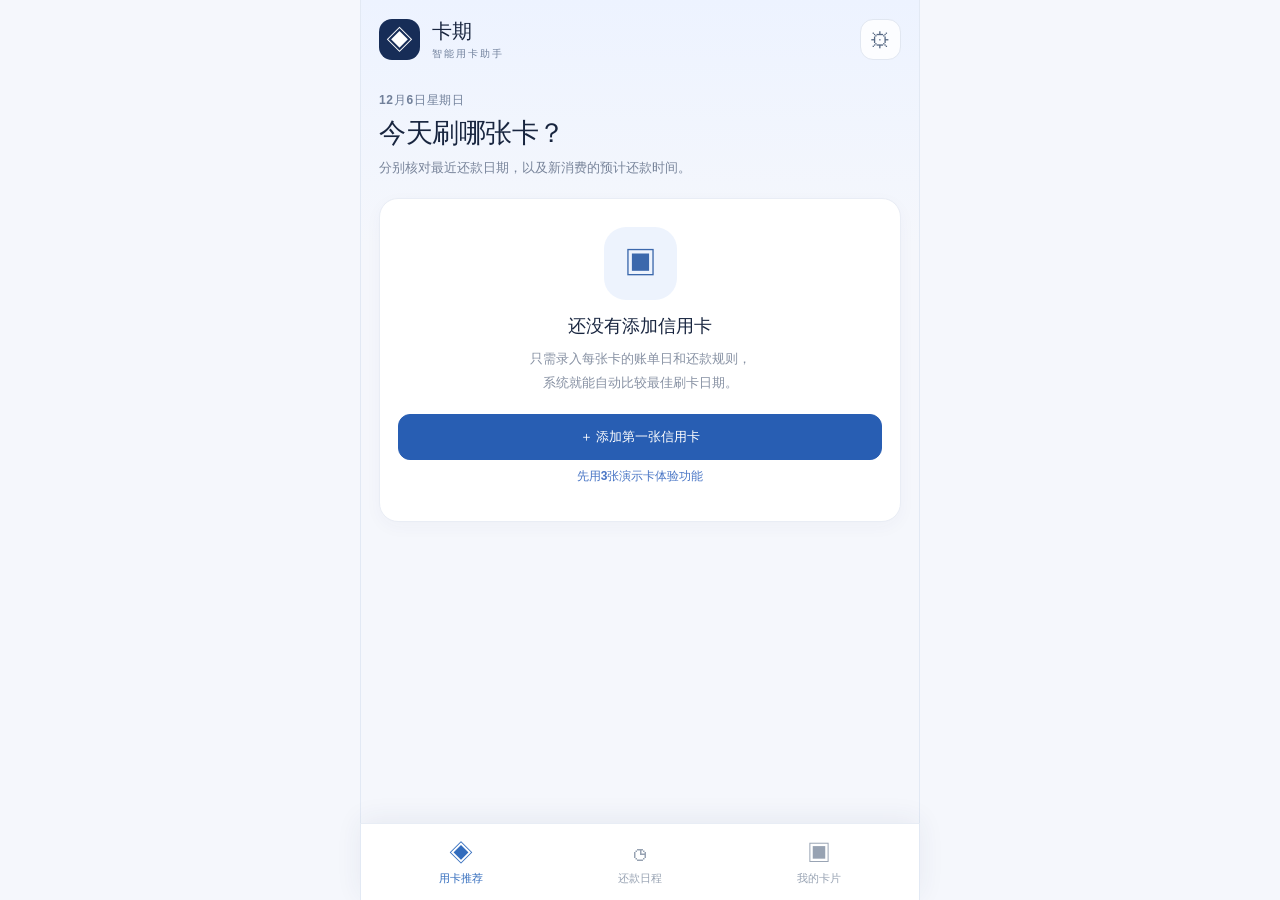
==== index.html @ 172e4d19 "Fix repayment month entry and distinguish existing bills from new spending" ====
<!doctype html>
<html lang="zh-CN">
<head>
  <meta charset="utf-8">
  <meta name="viewport" content="width=device-width, initial-scale=1, viewport-fit=cover">
  <meta name="theme-color" content="#172d57">
  <meta name="apple-mobile-web-app-capable" content="yes">
  <meta name="apple-mobile-web-app-status-bar-style" content="default">
  <meta name="description" content="信用卡最佳用卡日期计算与还款提醒。">
  <title>卡期 · 智能用卡助手</title>
  <link rel="manifest" href="./manifest.webmanifest">
  <link rel="apple-touch-icon" href="./icons/icon-192.png">
  <link rel="icon" href="./icons/icon-192.png">
  <link rel="stylesheet" href="./style.css">
</head>
<body>
  <div class="shell">
    <header class="topbar">
      <div class="brand"><span class="brand-symbol">◈</span><span>卡期<small>智能用卡助手</small></span></div>
      <button type="button" class="iconbtn gear" data-action="settings" aria-label="设置">⚙</button>
    </header>
    <main id="app" aria-live="polite"></main>
    <nav class="bottomnav" aria-label="主导航">
      <button class="navbtn active" data-tab="home"><span class="navsymbol">◈</span><span>用卡推荐</span></button>
      <button class="navbtn" data-tab="due"><span class="navsymbol">◷</span><span>还款日程</span></button>
      <button class="navbtn" data-tab="cards"><span class="navsymbol">▣</span><span>我的卡片</span></button>
    </nav>
  </div>

  <dialog id="cardDialog" class="dialog">
    <form id="cardForm" class="formstack">
      <div class="dialogtop"><h2 id="cardDialogTitle">新增信用卡</h2><button type="button" class="close" data-action="close-card" aria-label="关闭">×</button></div>
      <p class="muted tiptop">只填写必要信息，不需要完整卡号、密码或验证码。</p>
      <input type="hidden" name="id">
      <label>银行名称 <input name="bank" required maxlength="30" placeholder="例如：招商银行" autocomplete="off"></label>
      <label>卡片昵称（选填） <input name="name" maxlength="30" placeholder="例如：日常消费卡" autocomplete="off"></label>
      <div class="formgrid">
        <label>卡号末四位（选填） <input name="last4" inputmode="numeric" pattern="[0-9]{4}" maxlength="4" placeholder="1234"></label>
        <label>每月账单日 <select name="billingDay" id="billingDay"></select></label>
      </div>
      <label>还款日期计算方式
        <select name="dueMode" id="dueMode">
          <option value="offset">账单日后固定天数</option>
          <option value="fixed">每月固定还款日</option>
        </select>
      </label>
      <div id="offsetGroup"><label>账单日后多少天还款 <input name="offsetDays" type="number" min="1" max="65" value="20" required></label></div>
      <div id="fixedGroup" hidden class="formgrid">
        <label>与账单的月份关系 <select name="fixedMonth"><option value="auto">自动判断（推荐）</option><option value="0">账单当月</option><option value="1">账单次月</option></select></label>
        <label>每月还款日 <select name="fixedDay" id="fixedDay"></select></label>
      </div>
      <p id="cardRulePreview" class="helper" role="status"></p>
      <label>当前可用额度（选填，元） <input name="available" inputmode="decimal" type="number" min="0" step="0.01" placeholder="不填则不参与额度筛选"></label>
      <p class="helper">请根据实际银行账单核对规则。账单日当天的消费可能跨期，不保证本工具推算结果与银行完全一致。</p>
      <p id="cardFormError" class="form-error" role="alert" hidden></p>
      <button type="submit" class="primary full">保存信用卡</button>
    </form>
  </dialog>

  <dialog id="dueDialog" class="dialog">
    <form id="dueForm" class="formstack">
      <div class="dialogtop"><h2>核对本期还款</h2><button type="button" class="close" data-action="close-due" aria-label="关闭">×</button></div>
      <div id="dueFormContext" class="field-intro"></div>
      <input name="cycleId" type="hidden">
      <label>银行实际还款日（可修改） <input name="actualDue" type="date" required></label>
      <label>本期应还金额（选填，元） <input name="amount" type="number" min="0" step="0.01" placeholder="按银行账单填写"></label>
      <p class="helper">修改后的实际还款日会优先用于本期提醒；请以银行账单为准。</p>
      <button type="submit" class="primary full">保存本期信息</button>
    </form>
  </dialog>

  <dialog id="settingsDialog" class="dialog">
    <div class="formstack">
      <div class="dialogtop"><h2>设置与数据</h2><button type="button" class="close" data-action="close-settings" aria-label="关闭">×</button></div>
      <div class="settings-item"><div><strong>到期推送通知</strong><p class="muted">北京时间：提前3天、提前1天、还款当天上午9点起发送</p><p class="muted" id="pushHelp">网站已上线，正在检查推送服务连接。</p></div><span id="pushStatus" class="status-pill">检查中</span></div>
      <p class="muted">开启后，仅将提醒日期和通知订阅同步到你的 Cloudflare 推送后台，不上传银行名称、卡号或金额。手机是否响铃取决于通知、静音与专注模式设置。</p>
      <button class="primary full" type="button" data-action="enable-push" disabled>开启手机推送</button>
      <button class="outline full" type="button" data-action="retry-push">重新检测连接</button>
      <button class="outline full" type="button" data-action="test-push" disabled>测试手机通知</button>
      <p id="pushTestResult" class="helper" role="status" hidden></p>
      <button class="outline full" type="button" data-action="disable-push" disabled>停止推送</button>
      <hr>
      <strong>备份与恢复</strong>
      <p class="muted">信用卡信息默认仅保存在这台设备的浏览器中。请定期导出备份；支持设置密码加密备份。</p>
      <button class="outline full" type="button" data-action="export">导出数据备份</button>
      <button class="outline full" type="button" data-action="import">导入数据备份</button>
      <button class="outline full" type="button" data-action="ics">导出还款日历（备用提醒）</button>
      <input id="importFile" type="file" accept=".json,application/json" hidden>
      <hr>
      <button class="destructive full" type="button" data-action="clear-demo">清除演示卡片</button>
      <p class="fineprint">版本 1.1.3 · 本工具只做日期估算与提醒，不连接银行、不代替银行账单、不执行还款。</p>
    </div>
  </dialog>
  <div id="toast" role="status" aria-live="polite"></div>
  <script src="./logic.js"></script>
  <script src="./push-config.js?v=1.1.3"></script>
  <script src="./app.js?v=1.1.3"></script>
</body>
</html>
---- style.css ----
:root{color-scheme:light;--navy:#172d57;--navy2:#214578;--sky:#4c84f7;--ink:#18253f;--muted:#78849a;--line:#e6ebf4;--bg:#f5f7fc;--white:#fff;--green:#118260;--radius:20px;font-family:-apple-system,BlinkMacSystemFont,'PingFang SC','Microsoft Yahei',sans-serif;font-synthesis:none}*{box-sizing:border-box}html{min-height:100%;background:var(--bg)}body{margin:0;color:var(--ink);background:var(--bg);font-size:15px}button,input,select{font:inherit}button{cursor:pointer}button:disabled{opacity:.48;cursor:not-allowed}button:focus-visible,input:focus-visible,select:focus-visible{outline:3px solid #83a9ff;outline-offset:2px}.shell{max-width:560px;margin:0 auto;min-height:100dvh;padding:0 18px calc(112px + env(safe-area-inset-bottom));background:linear-gradient(180deg,#edf3ff 0,#f5f7fc 245px,#f5f7fc 100%)}.topbar{height:79px;display:flex;justify-content:space-between;align-items:center}.brand{display:flex;align-items:center;gap:12px;font-size:20px;font-weight:800;letter-spacing:.4px}.brand small{display:block;font-size:10px;font-weight:500;color:#71819c;letter-spacing:2px;margin-top:2px}.brand-symbol{background:var(--navy);color:#fff;width:41px;height:41px;display:grid;place-items:center;border-radius:13px;font-size:27px}.iconbtn{width:41px;height:41px;border:1px solid #e1e7f1;background:rgba(255,255,255,.84);border-radius:13px;font-size:21px;color:#566883}.eyebrow{font-size:12px;color:#71809a;letter-spacing:.7px;font-weight:600;margin:13px 0 7px}.headline{font-size:27px;line-height:1.3;font-weight:800;letter-spacing:-.5px;margin:0}.subhead{color:#78849a;font-size:13px;margin:7px 0 20px;line-height:1.55}.recommend{background:linear-gradient(132deg,#182c53,#244f87 70%,#37669a);border-radius:24px;padding:23px 23px 20px;color:#fff;box-shadow:0 14px 29px rgba(31,73,130,.19);position:relative;overflow:hidden}.recommend:before{content:"";position:absolute;width:210px;height:210px;border:1px solid rgba(255,255,255,.11);border-radius:50%;right:-55px;top:-111px;box-shadow:0 0 0 49px rgba(255,255,255,.025)}.rec-top{display:flex;align-items:center;justify-content:space-between;position:relative}.rec-label{font-size:13px;color:#c3d6ef;font-weight:600}.tag{font-size:11px;padding:6px 10px;border-radius:30px;font-weight:700;background:#dcf6e6;color:#13754a}.rec-bank{font-size:21px;font-weight:800;margin:28px 0 3px;position:relative}.rec-name{font-size:12px;color:#bfcee3;position:relative}.rec-days{display:flex;align-items:baseline;gap:9px;margin:20px 0 21px;position:relative}.rec-days strong{font-size:65px;letter-spacing:-3px;line-height:1;font-weight:800}.rec-days span{font-size:14px;color:#d6e2f4}.rec-foot{display:grid;grid-template-columns:1fr 1fr;gap:12px;padding-top:16px;border-top:1px solid rgba(255,255,255,.18);position:relative}.rec-foot small{display:block;font-size:11px;color:#b8cbe3;margin-bottom:7px}.rec-foot strong{display:block;font-size:14px;font-weight:650}.section-head{display:flex;align-items:center;justify-content:space-between;gap:10px;margin:23px 0 13px}.section-head h2{margin:0;font-size:17px;font-weight:750}.linkbtn{background:none;border:0;color:#4875c5;padding:8px 0;font-size:12px;font-weight:700}.paper{background:var(--white);border-radius:19px;border:1px solid #e9edf5;box-shadow:0 5px 17px rgba(43,67,112,.035)}.result{padding:15px 16px;margin-bottom:10px;display:flex;align-items:center;gap:12px}.rank{height:34px;width:34px;border-radius:11px;display:grid;place-items:center;background:#f0f4fb;color:#63758f;font-size:12px;font-weight:800;flex:none}.rank.first{background:#e6edfc;color:#3166bb}.grow{flex:1;min-width:0}.result-title{font-size:14px;font-weight:750;overflow:hidden;text-overflow:ellipsis;white-space:nowrap}.result-sub{color:#8491a4;font-size:11px;margin-top:5px}.number{text-align:right;flex:none}.number strong{display:block;font-size:23px;font-weight:800;letter-spacing:-.8px}.number small{font-size:11px;color:#8c97a7}.notice{margin:15px 0 0;border-radius:13px;background:#fff6e6;padding:11px 13px;color:#92692b;font-size:12px;line-height:1.7}.tip{font-size:12px;color:#8190a2;line-height:1.7;margin-top:13px}.status{display:inline-flex;align-items:center;gap:5px;color:#6d7c92;font-size:11px}.status.warn{color:#bc741b}.status.urgent{color:#c84e52}.status.ok{color:#25845f}.dot{width:6px;height:6px;border-radius:50%;background:currentColor}.bottomnav{position:fixed;bottom:0;left:50%;transform:translateX(-50%);width:100%;max-width:560px;height:calc(77px + env(safe-area-inset-bottom));padding:8px 10px calc(6px + env(safe-area-inset-bottom));background:rgba(255,255,255,.97);backdrop-filter:blur(10px);box-shadow:0 -4px 25px rgba(40,58,103,.07);border-top:1px solid #e8edf5;display:grid;grid-template-columns:repeat(3,1fr);z-index:3}.navbtn{border:0;background:none;color:#97a2b2;display:flex;flex-direction:column;align-items:center;gap:4px;justify-content:center;font-size:11px;font-weight:650}.navbtn.active{color:#326cbd}.navsymbol{font-size:24px;font-weight:600;line-height:1.1}.outline,.primary,.destructive{border-radius:12px;padding:13px 17px;font-weight:720;font-size:13px;border:1px solid var(--line);background:#fff;color:#2e5c9f;transition:transform .15s,opacity .15s}.outline:active,.primary:active{transform:scale(.98)}.primary{background:#285eb3;color:white;border-color:#285eb3}.destructive{color:#bd4451;background:#fff1f1;border-color:#ffe1e4}.full{width:100%}.button-row{display:flex;gap:9px}.button-row>button{flex:1}.empty{padding:28px 18px;text-align:center}.empty-icon{font-size:33px;background:#edf3fd;width:73px;height:73px;margin:0 auto 14px;border-radius:22px;display:grid;place-items:center;color:#3b68ac}.empty h2{font-size:18px;margin:0 0 9px}.empty p{font-size:13px;line-height:1.8;color:#8791a3;margin:0 0 20px}.date-card{padding:16px;margin-top:13px}.date-card label{display:block;font-size:12px;color:#78849a;margin-bottom:8px}.date-card input{width:100%;border:1px solid #e1e8f3;background:#f8faff;border-radius:12px;padding:13px;color:#213855}.quickdates{display:flex;gap:7px;margin-top:10px;flex-wrap:wrap}.pill{border-radius:20px;padding:8px 13px;border:1px solid #e4eaf3;background:#fff;color:#5e708a;font-weight:600;font-size:12px}.pill.selected{color:#245eae;border-color:#9cbce9;background:#eef5ff}.due-summary{display:flex;gap:9px;margin-bottom:18px}.metric{flex:1;padding:18px 13px;text-align:center}.metric strong{font-size:25px;display:block}.metric small{display:block;font-size:11px;color:#8490a2;margin-top:5px}.due-item{padding:17px 16px;margin-bottom:11px}.due-line{display:flex;justify-content:space-between;align-items:flex-start;gap:9px}.due-title{font-size:15px;font-weight:750}.due-sub{color:#8693a6;font-size:12px;margin-top:6px}.due-badge{font-size:11px;border-radius:20px;padding:6px 10px;white-space:nowrap;background:#f0f5fe;color:#4676bb;font-weight:700}.due-badge.near{background:#fff1e3;color:#b9772e}.due-badge.over{background:#ffedef;color:#c4515c}.due-actions{display:flex;gap:8px;margin-top:14px}.due-actions button{padding:10px 11px;font-size:12px;flex:1}.smallinfo{font-size:11px;color:#8190a3;margin-top:11px}.card-entry{padding:17px;margin-bottom:11px}.card-entry-head{display:flex;align-items:center;gap:11px}.card-glyph{background:linear-gradient(135deg,#e6efff,#dfe9f5);color:#3869ad;width:43px;height:43px;display:grid;place-items:center;border-radius:13px;font-size:22px}.card-entry strong{display:block;font-size:15px}.card-entry small{color:#8190a2;display:block;margin-top:5px;font-size:11px}.card-grid{display:grid;grid-template-columns:1fr 1fr;gap:10px;border-top:1px solid #eef1f6;margin-top:16px;padding-top:14px}.card-grid small{display:block;color:#92a0b2;font-size:11px;margin-bottom:5px}.card-grid span{font-size:13px;font-weight:700}.entry-buttons{display:flex;gap:8px;margin-top:13px}.entry-buttons button{flex:1;padding:10px;font-size:12px}.divider{border:0;border-top:1px solid #edf1f5;margin:14px 0}.dialog{border:0;border-radius:22px 22px 0 0;box-shadow:0 -13px 44px rgba(13,30,57,.2);padding:22px 19px max(22px,env(safe-area-inset-bottom));width:min(560px,100%);max-height:90dvh;overflow:auto;position:fixed;left:50%;transform:translateX(-50%);top:auto;bottom:0;margin:0}.dialog::backdrop{background:rgba(18,34,57,.48)}.dialogtop{display:flex;align-items:center;justify-content:space-between}.dialogtop h2{font-size:19px;margin:0}.close{border:0;background:#f2f5f9;color:#7b8798;width:34px;height:34px;border-radius:10px;font-size:24px}.formstack{display:flex;flex-direction:column;gap:14px}.formstack label{display:flex;flex-direction:column;gap:8px;font-weight:680;font-size:12px;color:#35435b}.formstack input,.formstack select{width:100%;font-size:14px;padding:12px 13px;background:#f9fbff;color:#223a5a;border:1px solid #dfe7f1;border-radius:11px;min-height:45px}.formgrid{display:grid;grid-template-columns:1fr 1fr;gap:12px}.muted{color:#8a95a6;font-size:12px;line-height:1.7;margin:0}.tiptop{margin-top:-5px}.helper{font-size:11px;line-height:1.7;margin:0;color:#9a7a48;background:#fff8ea;border-radius:9px;padding:9px}.field-intro{padding:12px;background:#f2f6fc;border-radius:12px;color:#43526a;font-size:13px}.settings-item{display:flex;justify-content:space-between;gap:10px;padding:13px;border:1px solid #e8edf5;border-radius:12px}.settings-item strong{font-size:14px;display:block;margin-bottom:7px}.status-pill{align-self:start;border-radius:20px;background:#ecf1f9;color:#647893;padding:5px 9px;font-size:11px;white-space:nowrap}.fineprint{font-size:11px;color:#9aa4b2;text-align:center;line-height:1.7}.formstack hr{border:0;border-top:1px solid #e9edf4;width:100%;margin:3px 0}.field-row{display:flex;gap:8px;align-items:center}.field-row input{flex:1}#toast{position:fixed;z-index:10;left:50%;bottom:calc(93px + env(safe-area-inset-bottom));transform:translateX(-50%) translateY(12px);background:rgba(24,39,66,.95);color:white;padding:12px 16px;font-size:12px;border-radius:12px;opacity:0;pointer-events:none;transition:opacity .2s,transform .2s;max-width:88%;min-width:160px;text-align:center;line-height:1.5;box-shadow:0 8px 25px #162b5440}#toast.show{opacity:1;transform:translateX(-50%) translateY(0)}[hidden]{display:none!important}@media(min-width:650px){.shell{border-left:1px solid #e2e9f4;border-right:1px solid #e2e9f4}.dialog{border-radius:20px;left:50%;bottom:auto;top:50%;transform:translate(-50%,-50%);max-height:85vh}.bottomnav{border-left:1px solid #e2e9f4;border-right:1px solid #e2e9f4}}@media(prefers-reduced-motion:reduce){*{transition:none!important}}

.form-error{margin:0;border:1px solid #f5c7c7;background:#fff0ef;color:#b33137;font-size:12px;line-height:1.7;padding:11px 13px;border-radius:10px;font-weight:650}.storage-banner{background:#fff0e8;border:1px solid #ffd3bd;color:#ad4217;border-radius:11px;padding:12px;margin:8px 0 16px;font-size:12px;line-height:1.7}
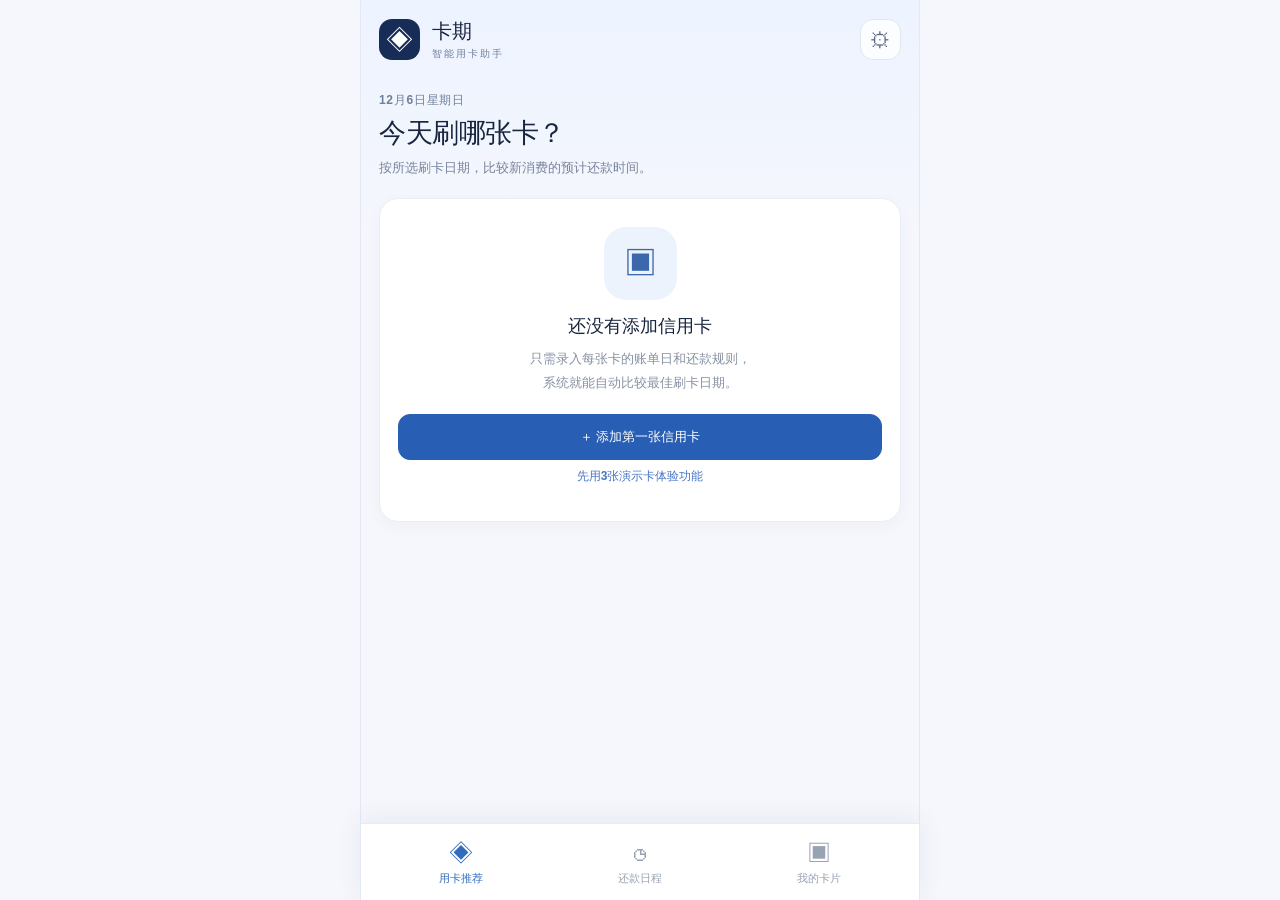
==== commit 0cceeb8a: "Remove repayment summary from home" ====
--- a/index.html
+++ b/index.html
@@ -11,7 +11,7 @@
   <link rel="manifest" href="./manifest.webmanifest">
   <link rel="apple-touch-icon" href="./icons/icon-192.png">
   <link rel="icon" href="./icons/icon-192.png">
-  <link rel="stylesheet" href="./style.css">
+  <link rel="stylesheet" href="./style.css?v=1.1.4">
 </head>
 <body>
   <div class="shell">
@@ -88,12 +88,12 @@
       <input id="importFile" type="file" accept=".json,application/json" hidden>
       <hr>
       <button class="destructive full" type="button" data-action="clear-demo">清除演示卡片</button>
-      <p class="fineprint">版本 1.1.3 · 本工具只做日期估算与提醒，不连接银行、不代替银行账单、不执行还款。</p>
+      <p class="fineprint">版本 1.1.4 · 本工具只做日期估算与提醒，不连接银行、不代替银行账单、不执行还款。</p>
     </div>
   </dialog>
   <div id="toast" role="status" aria-live="polite"></div>
-  <script src="./logic.js"></script>
-  <script src="./push-config.js?v=1.1.3"></script>
-  <script src="./app.js?v=1.1.3"></script>
+  <script src="./logic.js?v=1.1.4"></script>
+  <script src="./push-config.js?v=1.1.4"></script>
+  <script src="./app.js?v=1.1.4"></script>
 </body>
 </html>
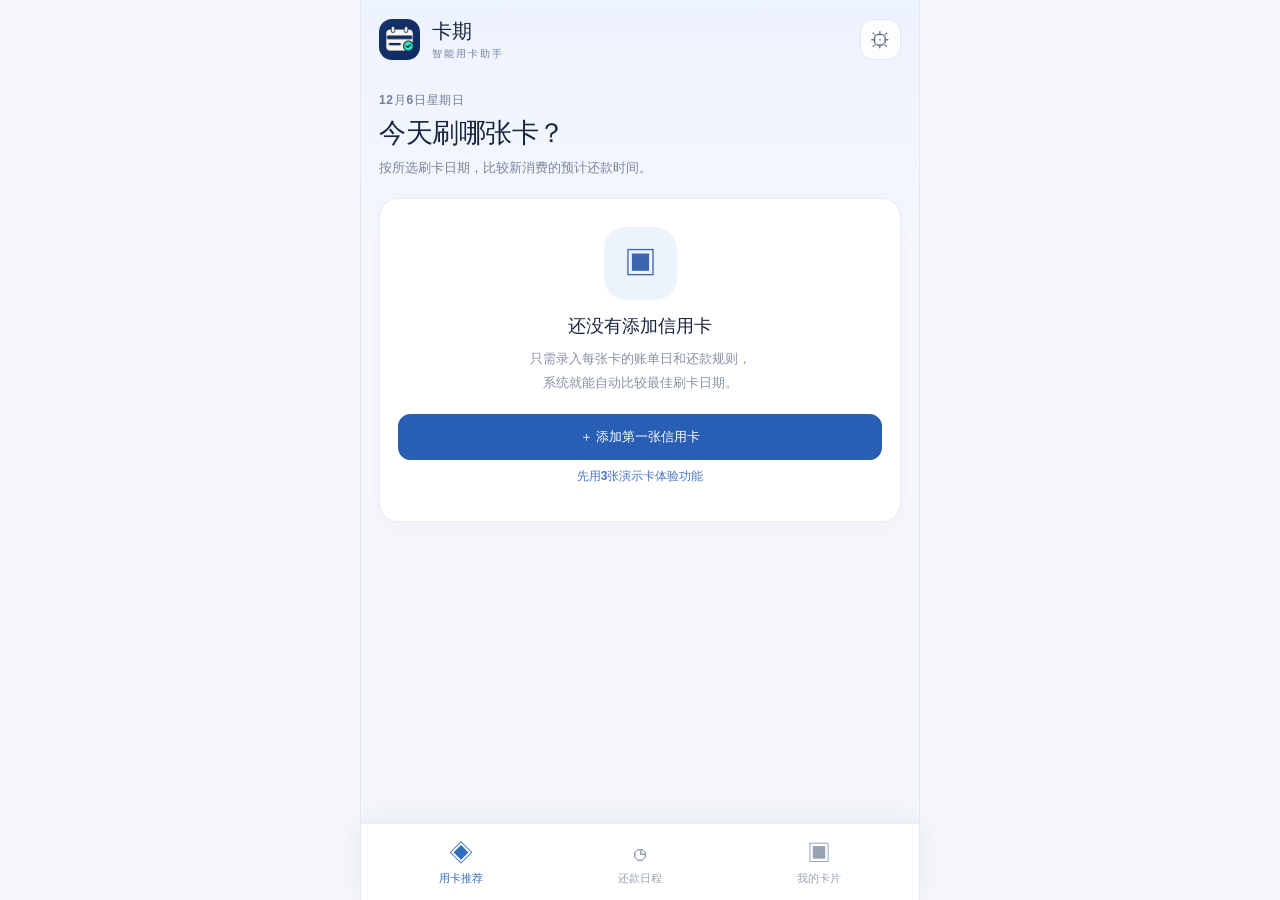
==== commit 0df84c71: "Refresh Kaqi icon and remove redundant recommendation heading" ====
--- a/index.html
+++ b/index.html
@@ -8,15 +8,15 @@
   <meta name="apple-mobile-web-app-status-bar-style" content="default">
   <meta name="description" content="信用卡最佳用卡日期计算与还款提醒。">
   <title>卡期 · 智能用卡助手</title>
-  <link rel="manifest" href="./manifest.webmanifest">
-  <link rel="apple-touch-icon" href="./icons/icon-192.png">
-  <link rel="icon" href="./icons/icon-192.png">
-  <link rel="stylesheet" href="./style.css?v=1.1.4">
+  <link rel="manifest" href="./manifest.webmanifest?v=1.1.5">
+  <link rel="apple-touch-icon" href="./icons/icon-180-v1.1.5.png">
+  <link rel="icon" href="./icons/icon-192-v1.1.5.png">
+  <link rel="stylesheet" href="./style.css?v=1.1.5">
 </head>
 <body>
   <div class="shell">
     <header class="topbar">
-      <div class="brand"><span class="brand-symbol">◈</span><span>卡期<small>智能用卡助手</small></span></div>
+      <div class="brand"><img class="brand-symbol" src="./icons/icon-192-v1.1.5.png" width="41" height="41" alt=""><span>卡期<small>智能用卡助手</small></span></div>
       <button type="button" class="iconbtn gear" data-action="settings" aria-label="设置">⚙</button>
     </header>
     <main id="app" aria-live="polite"></main>
@@ -88,12 +88,12 @@
       <input id="importFile" type="file" accept=".json,application/json" hidden>
       <hr>
       <button class="destructive full" type="button" data-action="clear-demo">清除演示卡片</button>
-      <p class="fineprint">版本 1.1.4 · 本工具只做日期估算与提醒，不连接银行、不代替银行账单、不执行还款。</p>
+      <p class="fineprint">版本 1.1.5 · 本工具只做日期估算与提醒，不连接银行、不代替银行账单、不执行还款。</p>
     </div>
   </dialog>
   <div id="toast" role="status" aria-live="polite"></div>
-  <script src="./logic.js?v=1.1.4"></script>
-  <script src="./push-config.js?v=1.1.4"></script>
-  <script src="./app.js?v=1.1.4"></script>
+  <script src="./logic.js?v=1.1.5"></script>
+  <script src="./push-config.js?v=1.1.5"></script>
+  <script src="./app.js?v=1.1.5"></script>
 </body>
 </html>
--- a/style.css
+++ b/style.css
@@ -1,3 +1,3 @@
-:root{color-scheme:light;--navy:#172d57;--navy2:#214578;--sky:#4c84f7;--ink:#18253f;--muted:#78849a;--line:#e6ebf4;--bg:#f5f7fc;--white:#fff;--green:#118260;--radius:20px;font-family:-apple-system,BlinkMacSystemFont,'PingFang SC','Microsoft Yahei',sans-serif;font-synthesis:none}*{box-sizing:border-box}html{min-height:100%;background:var(--bg)}body{margin:0;color:var(--ink);background:var(--bg);font-size:15px}button,input,select{font:inherit}button{cursor:pointer}button:disabled{opacity:.48;cursor:not-allowed}button:focus-visible,input:focus-visible,select:focus-visible{outline:3px solid #83a9ff;outline-offset:2px}.shell{max-width:560px;margin:0 auto;min-height:100dvh;padding:0 18px calc(112px + env(safe-area-inset-bottom));background:linear-gradient(180deg,#edf3ff 0,#f5f7fc 245px,#f5f7fc 100%)}.topbar{height:79px;display:flex;justify-content:space-between;align-items:center}.brand{display:flex;align-items:center;gap:12px;font-size:20px;font-weight:800;letter-spacing:.4px}.brand small{display:block;font-size:10px;font-weight:500;color:#71819c;letter-spacing:2px;margin-top:2px}.brand-symbol{background:var(--navy);color:#fff;width:41px;height:41px;display:grid;place-items:center;border-radius:13px;font-size:27px}.iconbtn{width:41px;height:41px;border:1px solid #e1e7f1;background:rgba(255,255,255,.84);border-radius:13px;font-size:21px;color:#566883}.eyebrow{font-size:12px;color:#71809a;letter-spacing:.7px;font-weight:600;margin:13px 0 7px}.headline{font-size:27px;line-height:1.3;font-weight:800;letter-spacing:-.5px;margin:0}.subhead{color:#78849a;font-size:13px;margin:7px 0 20px;line-height:1.55}.recommend{background:linear-gradient(132deg,#182c53,#244f87 70%,#37669a);border-radius:24px;padding:23px 23px 20px;color:#fff;box-shadow:0 14px 29px rgba(31,73,130,.19);position:relative;overflow:hidden}.recommend:before{content:"";position:absolute;width:210px;height:210px;border:1px solid rgba(255,255,255,.11);border-radius:50%;right:-55px;top:-111px;box-shadow:0 0 0 49px rgba(255,255,255,.025)}.rec-top{display:flex;align-items:center;justify-content:space-between;position:relative}.rec-label{font-size:13px;color:#c3d6ef;font-weight:600}.tag{font-size:11px;padding:6px 10px;border-radius:30px;font-weight:700;background:#dcf6e6;color:#13754a}.rec-bank{font-size:21px;font-weight:800;margin:28px 0 3px;position:relative}.rec-name{font-size:12px;color:#bfcee3;position:relative}.rec-days{display:flex;align-items:baseline;gap:9px;margin:20px 0 21px;position:relative}.rec-days strong{font-size:65px;letter-spacing:-3px;line-height:1;font-weight:800}.rec-days span{font-size:14px;color:#d6e2f4}.rec-foot{display:grid;grid-template-columns:1fr 1fr;gap:12px;padding-top:16px;border-top:1px solid rgba(255,255,255,.18);position:relative}.rec-foot small{display:block;font-size:11px;color:#b8cbe3;margin-bottom:7px}.rec-foot strong{display:block;font-size:14px;font-weight:650}.section-head{display:flex;align-items:center;justify-content:space-between;gap:10px;margin:23px 0 13px}.section-head h2{margin:0;font-size:17px;font-weight:750}.linkbtn{background:none;border:0;color:#4875c5;padding:8px 0;font-size:12px;font-weight:700}.paper{background:var(--white);border-radius:19px;border:1px solid #e9edf5;box-shadow:0 5px 17px rgba(43,67,112,.035)}.result{padding:15px 16px;margin-bottom:10px;display:flex;align-items:center;gap:12px}.rank{height:34px;width:34px;border-radius:11px;display:grid;place-items:center;background:#f0f4fb;color:#63758f;font-size:12px;font-weight:800;flex:none}.rank.first{background:#e6edfc;color:#3166bb}.grow{flex:1;min-width:0}.result-title{font-size:14px;font-weight:750;overflow:hidden;text-overflow:ellipsis;white-space:nowrap}.result-sub{color:#8491a4;font-size:11px;margin-top:5px}.number{text-align:right;flex:none}.number strong{display:block;font-size:23px;font-weight:800;letter-spacing:-.8px}.number small{font-size:11px;color:#8c97a7}.notice{margin:15px 0 0;border-radius:13px;background:#fff6e6;padding:11px 13px;color:#92692b;font-size:12px;line-height:1.7}.tip{font-size:12px;color:#8190a2;line-height:1.7;margin-top:13px}.status{display:inline-flex;align-items:center;gap:5px;color:#6d7c92;font-size:11px}.status.warn{color:#bc741b}.status.urgent{color:#c84e52}.status.ok{color:#25845f}.dot{width:6px;height:6px;border-radius:50%;background:currentColor}.bottomnav{position:fixed;bottom:0;left:50%;transform:translateX(-50%);width:100%;max-width:560px;height:calc(77px + env(safe-area-inset-bottom));padding:8px 10px calc(6px + env(safe-area-inset-bottom));background:rgba(255,255,255,.97);backdrop-filter:blur(10px);box-shadow:0 -4px 25px rgba(40,58,103,.07);border-top:1px solid #e8edf5;display:grid;grid-template-columns:repeat(3,1fr);z-index:3}.navbtn{border:0;background:none;color:#97a2b2;display:flex;flex-direction:column;align-items:center;gap:4px;justify-content:center;font-size:11px;font-weight:650}.navbtn.active{color:#326cbd}.navsymbol{font-size:24px;font-weight:600;line-height:1.1}.outline,.primary,.destructive{border-radius:12px;padding:13px 17px;font-weight:720;font-size:13px;border:1px solid var(--line);background:#fff;color:#2e5c9f;transition:transform .15s,opacity .15s}.outline:active,.primary:active{transform:scale(.98)}.primary{background:#285eb3;color:white;border-color:#285eb3}.destructive{color:#bd4451;background:#fff1f1;border-color:#ffe1e4}.full{width:100%}.button-row{display:flex;gap:9px}.button-row>button{flex:1}.empty{padding:28px 18px;text-align:center}.empty-icon{font-size:33px;background:#edf3fd;width:73px;height:73px;margin:0 auto 14px;border-radius:22px;display:grid;place-items:center;color:#3b68ac}.empty h2{font-size:18px;margin:0 0 9px}.empty p{font-size:13px;line-height:1.8;color:#8791a3;margin:0 0 20px}.date-card{padding:16px;margin-top:13px}.date-card label{display:block;font-size:12px;color:#78849a;margin-bottom:8px}.date-card input{width:100%;border:1px solid #e1e8f3;background:#f8faff;border-radius:12px;padding:13px;color:#213855}.quickdates{display:flex;gap:7px;margin-top:10px;flex-wrap:wrap}.pill{border-radius:20px;padding:8px 13px;border:1px solid #e4eaf3;background:#fff;color:#5e708a;font-weight:600;font-size:12px}.pill.selected{color:#245eae;border-color:#9cbce9;background:#eef5ff}.due-summary{display:flex;gap:9px;margin-bottom:18px}.metric{flex:1;padding:18px 13px;text-align:center}.metric strong{font-size:25px;display:block}.metric small{display:block;font-size:11px;color:#8490a2;margin-top:5px}.due-item{padding:17px 16px;margin-bottom:11px}.due-line{display:flex;justify-content:space-between;align-items:flex-start;gap:9px}.due-title{font-size:15px;font-weight:750}.due-sub{color:#8693a6;font-size:12px;margin-top:6px}.due-badge{font-size:11px;border-radius:20px;padding:6px 10px;white-space:nowrap;background:#f0f5fe;color:#4676bb;font-weight:700}.due-badge.near{background:#fff1e3;color:#b9772e}.due-badge.over{background:#ffedef;color:#c4515c}.due-actions{display:flex;gap:8px;margin-top:14px}.due-actions button{padding:10px 11px;font-size:12px;flex:1}.smallinfo{font-size:11px;color:#8190a3;margin-top:11px}.card-entry{padding:17px;margin-bottom:11px}.card-entry-head{display:flex;align-items:center;gap:11px}.card-glyph{background:linear-gradient(135deg,#e6efff,#dfe9f5);color:#3869ad;width:43px;height:43px;display:grid;place-items:center;border-radius:13px;font-size:22px}.card-entry strong{display:block;font-size:15px}.card-entry small{color:#8190a2;display:block;margin-top:5px;font-size:11px}.card-grid{display:grid;grid-template-columns:1fr 1fr;gap:10px;border-top:1px solid #eef1f6;margin-top:16px;padding-top:14px}.card-grid small{display:block;color:#92a0b2;font-size:11px;margin-bottom:5px}.card-grid span{font-size:13px;font-weight:700}.entry-buttons{display:flex;gap:8px;margin-top:13px}.entry-buttons button{flex:1;padding:10px;font-size:12px}.divider{border:0;border-top:1px solid #edf1f5;margin:14px 0}.dialog{border:0;border-radius:22px 22px 0 0;box-shadow:0 -13px 44px rgba(13,30,57,.2);padding:22px 19px max(22px,env(safe-area-inset-bottom));width:min(560px,100%);max-height:90dvh;overflow:auto;position:fixed;left:50%;transform:translateX(-50%);top:auto;bottom:0;margin:0}.dialog::backdrop{background:rgba(18,34,57,.48)}.dialogtop{display:flex;align-items:center;justify-content:space-between}.dialogtop h2{font-size:19px;margin:0}.close{border:0;background:#f2f5f9;color:#7b8798;width:34px;height:34px;border-radius:10px;font-size:24px}.formstack{display:flex;flex-direction:column;gap:14px}.formstack label{display:flex;flex-direction:column;gap:8px;font-weight:680;font-size:12px;color:#35435b}.formstack input,.formstack select{width:100%;font-size:14px;padding:12px 13px;background:#f9fbff;color:#223a5a;border:1px solid #dfe7f1;border-radius:11px;min-height:45px}.formgrid{display:grid;grid-template-columns:1fr 1fr;gap:12px}.muted{color:#8a95a6;font-size:12px;line-height:1.7;margin:0}.tiptop{margin-top:-5px}.helper{font-size:11px;line-height:1.7;margin:0;color:#9a7a48;background:#fff8ea;border-radius:9px;padding:9px}.field-intro{padding:12px;background:#f2f6fc;border-radius:12px;color:#43526a;font-size:13px}.settings-item{display:flex;justify-content:space-between;gap:10px;padding:13px;border:1px solid #e8edf5;border-radius:12px}.settings-item strong{font-size:14px;display:block;margin-bottom:7px}.status-pill{align-self:start;border-radius:20px;background:#ecf1f9;color:#647893;padding:5px 9px;font-size:11px;white-space:nowrap}.fineprint{font-size:11px;color:#9aa4b2;text-align:center;line-height:1.7}.formstack hr{border:0;border-top:1px solid #e9edf4;width:100%;margin:3px 0}.field-row{display:flex;gap:8px;align-items:center}.field-row input{flex:1}#toast{position:fixed;z-index:10;left:50%;bottom:calc(93px + env(safe-area-inset-bottom));transform:translateX(-50%) translateY(12px);background:rgba(24,39,66,.95);color:white;padding:12px 16px;font-size:12px;border-radius:12px;opacity:0;pointer-events:none;transition:opacity .2s,transform .2s;max-width:88%;min-width:160px;text-align:center;line-height:1.5;box-shadow:0 8px 25px #162b5440}#toast.show{opacity:1;transform:translateX(-50%) translateY(0)}[hidden]{display:none!important}@media(min-width:650px){.shell{border-left:1px solid #e2e9f4;border-right:1px solid #e2e9f4}.dialog{border-radius:20px;left:50%;bottom:auto;top:50%;transform:translate(-50%,-50%);max-height:85vh}.bottomnav{border-left:1px solid #e2e9f4;border-right:1px solid #e2e9f4}}@media(prefers-reduced-motion:reduce){*{transition:none!important}}
+:root{color-scheme:light;--navy:#172d57;--navy2:#214578;--sky:#4c84f7;--ink:#18253f;--muted:#78849a;--line:#e6ebf4;--bg:#f5f7fc;--white:#fff;--green:#118260;--radius:20px;font-family:-apple-system,BlinkMacSystemFont,'PingFang SC','Microsoft Yahei',sans-serif;font-synthesis:none}*{box-sizing:border-box}html{min-height:100%;background:var(--bg)}body{margin:0;color:var(--ink);background:var(--bg);font-size:15px}button,input,select{font:inherit}button{cursor:pointer}button:disabled{opacity:.48;cursor:not-allowed}button:focus-visible,input:focus-visible,select:focus-visible{outline:3px solid #83a9ff;outline-offset:2px}.shell{max-width:560px;margin:0 auto;min-height:100dvh;padding:0 18px calc(112px + env(safe-area-inset-bottom));background:linear-gradient(180deg,#edf3ff 0,#f5f7fc 245px,#f5f7fc 100%)}.topbar{height:79px;display:flex;justify-content:space-between;align-items:center}.brand{display:flex;align-items:center;gap:12px;font-size:20px;font-weight:800;letter-spacing:.4px}.brand small{display:block;font-size:10px;font-weight:500;color:#71819c;letter-spacing:2px;margin-top:2px}.brand-symbol{background:var(--navy);width:41px;height:41px;display:block;object-fit:cover;border-radius:13px;flex:none}.iconbtn{width:41px;height:41px;border:1px solid #e1e7f1;background:rgba(255,255,255,.84);border-radius:13px;font-size:21px;color:#566883}.eyebrow{font-size:12px;color:#71809a;letter-spacing:.7px;font-weight:600;margin:13px 0 7px}.headline{font-size:27px;line-height:1.3;font-weight:800;letter-spacing:-.5px;margin:0}.subhead{color:#78849a;font-size:13px;margin:7px 0 20px;line-height:1.55}.recommend{background:linear-gradient(132deg,#182c53,#244f87 70%,#37669a);border-radius:24px;padding:23px 23px 20px;color:#fff;box-shadow:0 14px 29px rgba(31,73,130,.19);position:relative;overflow:hidden}.recommend:before{content:"";position:absolute;width:210px;height:210px;border:1px solid rgba(255,255,255,.11);border-radius:50%;right:-55px;top:-111px;box-shadow:0 0 0 49px rgba(255,255,255,.025)}.rec-top{display:flex;align-items:center;justify-content:space-between;position:relative}.rec-label{font-size:13px;color:#c3d6ef;font-weight:600}.tag{font-size:11px;padding:6px 10px;border-radius:30px;font-weight:700;background:#dcf6e6;color:#13754a}.rec-bank{font-size:21px;font-weight:800;margin:28px 0 3px;position:relative}.rec-name{font-size:12px;color:#bfcee3;position:relative}.rec-days{display:flex;align-items:baseline;gap:9px;margin:20px 0 21px;position:relative}.rec-days strong{font-size:65px;letter-spacing:-3px;line-height:1;font-weight:800}.rec-days span{font-size:14px;color:#d6e2f4}.rec-foot{display:grid;grid-template-columns:1fr 1fr;gap:12px;padding-top:16px;border-top:1px solid rgba(255,255,255,.18);position:relative}.rec-foot small{display:block;font-size:11px;color:#b8cbe3;margin-bottom:7px}.rec-foot strong{display:block;font-size:14px;font-weight:650}.section-head{display:flex;align-items:center;justify-content:space-between;gap:10px;margin:23px 0 13px}.section-head h2{margin:0;font-size:17px;font-weight:750}.linkbtn{background:none;border:0;color:#4875c5;padding:8px 0;font-size:12px;font-weight:700}.paper{background:var(--white);border-radius:19px;border:1px solid #e9edf5;box-shadow:0 5px 17px rgba(43,67,112,.035)}.result{padding:15px 16px;margin-bottom:10px;display:flex;align-items:center;gap:12px}.rank{height:34px;width:34px;border-radius:11px;display:grid;place-items:center;background:#f0f4fb;color:#63758f;font-size:12px;font-weight:800;flex:none}.rank.first{background:#e6edfc;color:#3166bb}.grow{flex:1;min-width:0}.result-title{font-size:14px;font-weight:750;overflow:hidden;text-overflow:ellipsis;white-space:nowrap}.result-sub{color:#8491a4;font-size:11px;margin-top:5px}.number{text-align:right;flex:none}.number strong{display:block;font-size:23px;font-weight:800;letter-spacing:-.8px}.number small{font-size:11px;color:#8c97a7}.notice{margin:15px 0 0;border-radius:13px;background:#fff6e6;padding:11px 13px;color:#92692b;font-size:12px;line-height:1.7}.tip{font-size:12px;color:#8190a2;line-height:1.7;margin-top:13px}.status{display:inline-flex;align-items:center;gap:5px;color:#6d7c92;font-size:11px}.status.warn{color:#bc741b}.status.urgent{color:#c84e52}.status.ok{color:#25845f}.dot{width:6px;height:6px;border-radius:50%;background:currentColor}.bottomnav{position:fixed;bottom:0;left:50%;transform:translateX(-50%);width:100%;max-width:560px;height:calc(77px + env(safe-area-inset-bottom));padding:8px 10px calc(6px + env(safe-area-inset-bottom));background:rgba(255,255,255,.97);backdrop-filter:blur(10px);box-shadow:0 -4px 25px rgba(40,58,103,.07);border-top:1px solid #e8edf5;display:grid;grid-template-columns:repeat(3,1fr);z-index:3}.navbtn{border:0;background:none;color:#97a2b2;display:flex;flex-direction:column;align-items:center;gap:4px;justify-content:center;font-size:11px;font-weight:650}.navbtn.active{color:#326cbd}.navsymbol{font-size:24px;font-weight:600;line-height:1.1}.outline,.primary,.destructive{border-radius:12px;padding:13px 17px;font-weight:720;font-size:13px;border:1px solid var(--line);background:#fff;color:#2e5c9f;transition:transform .15s,opacity .15s}.outline:active,.primary:active{transform:scale(.98)}.primary{background:#285eb3;color:white;border-color:#285eb3}.destructive{color:#bd4451;background:#fff1f1;border-color:#ffe1e4}.full{width:100%}.button-row{display:flex;gap:9px}.button-row>button{flex:1}.empty{padding:28px 18px;text-align:center}.empty-icon{font-size:33px;background:#edf3fd;width:73px;height:73px;margin:0 auto 14px;border-radius:22px;display:grid;place-items:center;color:#3b68ac}.empty h2{font-size:18px;margin:0 0 9px}.empty p{font-size:13px;line-height:1.8;color:#8791a3;margin:0 0 20px}.date-card{padding:16px;margin-top:13px}.date-card label{display:block;font-size:12px;color:#78849a;margin-bottom:8px}.date-card input{width:100%;border:1px solid #e1e8f3;background:#f8faff;border-radius:12px;padding:13px;color:#213855}.quickdates{display:flex;gap:7px;margin-top:10px;flex-wrap:wrap}.pill{border-radius:20px;padding:8px 13px;border:1px solid #e4eaf3;background:#fff;color:#5e708a;font-weight:600;font-size:12px}.pill.selected{color:#245eae;border-color:#9cbce9;background:#eef5ff}.due-summary{display:flex;gap:9px;margin-bottom:18px}.metric{flex:1;padding:18px 13px;text-align:center}.metric strong{font-size:25px;display:block}.metric small{display:block;font-size:11px;color:#8490a2;margin-top:5px}.due-item{padding:17px 16px;margin-bottom:11px}.due-line{display:flex;justify-content:space-between;align-items:flex-start;gap:9px}.due-title{font-size:15px;font-weight:750}.due-sub{color:#8693a6;font-size:12px;margin-top:6px}.due-badge{font-size:11px;border-radius:20px;padding:6px 10px;white-space:nowrap;background:#f0f5fe;color:#4676bb;font-weight:700}.due-badge.near{background:#fff1e3;color:#b9772e}.due-badge.over{background:#ffedef;color:#c4515c}.due-actions{display:flex;gap:8px;margin-top:14px}.due-actions button{padding:10px 11px;font-size:12px;flex:1}.smallinfo{font-size:11px;color:#8190a3;margin-top:11px}.card-entry{padding:17px;margin-bottom:11px}.card-entry-head{display:flex;align-items:center;gap:11px}.card-glyph{background:linear-gradient(135deg,#e6efff,#dfe9f5);color:#3869ad;width:43px;height:43px;display:grid;place-items:center;border-radius:13px;font-size:22px}.card-entry strong{display:block;font-size:15px}.card-entry small{color:#8190a2;display:block;margin-top:5px;font-size:11px}.card-grid{display:grid;grid-template-columns:1fr 1fr;gap:10px;border-top:1px solid #eef1f6;margin-top:16px;padding-top:14px}.card-grid small{display:block;color:#92a0b2;font-size:11px;margin-bottom:5px}.card-grid span{font-size:13px;font-weight:700}.entry-buttons{display:flex;gap:8px;margin-top:13px}.entry-buttons button{flex:1;padding:10px;font-size:12px}.divider{border:0;border-top:1px solid #edf1f5;margin:14px 0}.dialog{border:0;border-radius:22px 22px 0 0;box-shadow:0 -13px 44px rgba(13,30,57,.2);padding:22px 19px max(22px,env(safe-area-inset-bottom));width:min(560px,100%);max-height:90dvh;overflow:auto;position:fixed;left:50%;transform:translateX(-50%);top:auto;bottom:0;margin:0}.dialog::backdrop{background:rgba(18,34,57,.48)}.dialogtop{display:flex;align-items:center;justify-content:space-between}.dialogtop h2{font-size:19px;margin:0}.close{border:0;background:#f2f5f9;color:#7b8798;width:34px;height:34px;border-radius:10px;font-size:24px}.formstack{display:flex;flex-direction:column;gap:14px}.formstack label{display:flex;flex-direction:column;gap:8px;font-weight:680;font-size:12px;color:#35435b}.formstack input,.formstack select{width:100%;font-size:14px;padding:12px 13px;background:#f9fbff;color:#223a5a;border:1px solid #dfe7f1;border-radius:11px;min-height:45px}.formgrid{display:grid;grid-template-columns:1fr 1fr;gap:12px}.muted{color:#8a95a6;font-size:12px;line-height:1.7;margin:0}.tiptop{margin-top:-5px}.helper{font-size:11px;line-height:1.7;margin:0;color:#9a7a48;background:#fff8ea;border-radius:9px;padding:9px}.field-intro{padding:12px;background:#f2f6fc;border-radius:12px;color:#43526a;font-size:13px}.settings-item{display:flex;justify-content:space-between;gap:10px;padding:13px;border:1px solid #e8edf5;border-radius:12px}.settings-item strong{font-size:14px;display:block;margin-bottom:7px}.status-pill{align-self:start;border-radius:20px;background:#ecf1f9;color:#647893;padding:5px 9px;font-size:11px;white-space:nowrap}.fineprint{font-size:11px;color:#9aa4b2;text-align:center;line-height:1.7}.formstack hr{border:0;border-top:1px solid #e9edf4;width:100%;margin:3px 0}.field-row{display:flex;gap:8px;align-items:center}.field-row input{flex:1}#toast{position:fixed;z-index:10;left:50%;bottom:calc(93px + env(safe-area-inset-bottom));transform:translateX(-50%) translateY(12px);background:rgba(24,39,66,.95);color:white;padding:12px 16px;font-size:12px;border-radius:12px;opacity:0;pointer-events:none;transition:opacity .2s,transform .2s;max-width:88%;min-width:160px;text-align:center;line-height:1.5;box-shadow:0 8px 25px #162b5440}#toast.show{opacity:1;transform:translateX(-50%) translateY(0)}[hidden]{display:none!important}@media(min-width:650px){.shell{border-left:1px solid #e2e9f4;border-right:1px solid #e2e9f4}.dialog{border-radius:20px;left:50%;bottom:auto;top:50%;transform:translate(-50%,-50%);max-height:85vh}.bottomnav{border-left:1px solid #e2e9f4;border-right:1px solid #e2e9f4}}@media(prefers-reduced-motion:reduce){*{transition:none!important}}
 
 .form-error{margin:0;border:1px solid #f5c7c7;background:#fff0ef;color:#b33137;font-size:12px;line-height:1.7;padding:11px 13px;border-radius:10px;font-weight:650}.storage-banner{background:#fff0e8;border:1px solid #ffd3bd;color:#ad4217;border-radius:11px;padding:12px;margin:8px 0 16px;font-size:12px;line-height:1.7}
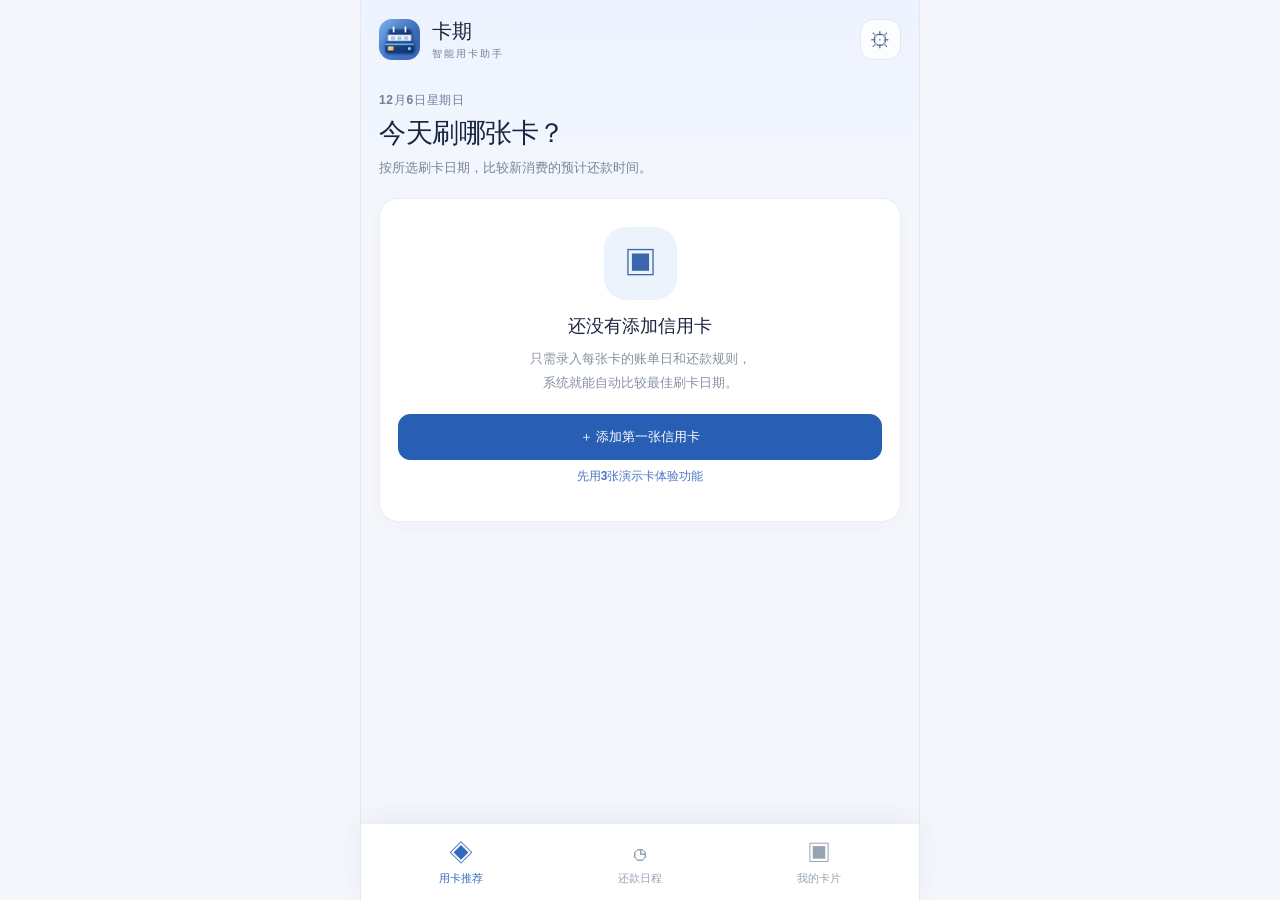
==== commit b50cf317: "Update selected icon, limit touch zoom, and check web updates automatically" ====
--- a/index.html
+++ b/index.html
@@ -2,21 +2,21 @@
 <html lang="zh-CN">
 <head>
   <meta charset="utf-8">
-  <meta name="viewport" content="width=device-width, initial-scale=1, viewport-fit=cover">
+  <meta name="viewport" content="width=device-width, initial-scale=1, minimum-scale=1, maximum-scale=1, user-scalable=no, viewport-fit=cover">
   <meta name="theme-color" content="#172d57">
   <meta name="apple-mobile-web-app-capable" content="yes">
   <meta name="apple-mobile-web-app-status-bar-style" content="default">
   <meta name="description" content="信用卡最佳用卡日期计算与还款提醒。">
   <title>卡期 · 智能用卡助手</title>
-  <link rel="manifest" href="./manifest.webmanifest?v=1.1.5">
-  <link rel="apple-touch-icon" href="./icons/icon-180-v1.1.5.png">
-  <link rel="icon" href="./icons/icon-192-v1.1.5.png">
-  <link rel="stylesheet" href="./style.css?v=1.1.5">
+  <link rel="manifest" href="./manifest.webmanifest?v=1.1.6">
+  <link sizes="180x180" rel="apple-touch-icon" href="./icons/icon-180-v1.1.6.png">
+  <link rel="icon" href="./icons/icon-192-v1.1.6.png">
+  <link rel="stylesheet" href="./style.css?v=1.1.6">
 </head>
 <body>
   <div class="shell">
     <header class="topbar">
-      <div class="brand"><img class="brand-symbol" src="./icons/icon-192-v1.1.5.png" width="41" height="41" alt=""><span>卡期<small>智能用卡助手</small></span></div>
+      <div class="brand"><img class="brand-symbol" src="./icons/icon-192-v1.1.6.png" width="41" height="41" alt=""><span>卡期<small>智能用卡助手</small></span></div>
       <button type="button" class="iconbtn gear" data-action="settings" aria-label="设置">⚙</button>
     </header>
     <main id="app" aria-live="polite"></main>
@@ -88,12 +88,16 @@
       <input id="importFile" type="file" accept=".json,application/json" hidden>
       <hr>
       <button class="destructive full" type="button" data-action="clear-demo">清除演示卡片</button>
-      <p class="fineprint">版本 1.1.5 · 本工具只做日期估算与提醒，不连接银行、不代替银行账单、不执行还款。</p>
+      <button type="button" class="outline full" data-action="check-web-update">检查网页更新</button>
+      <p id="appUpdateStatus" class="helper" role="status">打开卡期或回到前台时自动检查网页更新。手机桌面图标由 iOS 管理，网页无法强制替换已有图标。</p>
+      <p class="fineprint">版本 1.1.6 · 本工具只做日期估算与提醒，不连接银行、不代替银行账单、不执行还款。</p>
     </div>
   </dialog>
   <div id="toast" role="status" aria-live="polite"></div>
-  <script src="./logic.js?v=1.1.5"></script>
-  <script src="./push-config.js?v=1.1.5"></script>
-  <script src="./app.js?v=1.1.5"></script>
+  <script src="./logic.js?v=1.1.6"></script>
+  <script src="./push-config.js?v=1.1.6"></script>
+  <script src="./interaction.js?v=1.1.6"></script>
+  <script src="./app-update.js?v=1.1.6"></script>
+  <script src="./app.js?v=1.1.6"></script>
 </body>
 </html>
--- a/style.css
+++ b/style.css
@@ -1,3 +1,9 @@
 :root{color-scheme:light;--navy:#172d57;--navy2:#214578;--sky:#4c84f7;--ink:#18253f;--muted:#78849a;--line:#e6ebf4;--bg:#f5f7fc;--white:#fff;--green:#118260;--radius:20px;font-family:-apple-system,BlinkMacSystemFont,'PingFang SC','Microsoft Yahei',sans-serif;font-synthesis:none}*{box-sizing:border-box}html{min-height:100%;background:var(--bg)}body{margin:0;color:var(--ink);background:var(--bg);font-size:15px}button,input,select{font:inherit}button{cursor:pointer}button:disabled{opacity:.48;cursor:not-allowed}button:focus-visible,input:focus-visible,select:focus-visible{outline:3px solid #83a9ff;outline-offset:2px}.shell{max-width:560px;margin:0 auto;min-height:100dvh;padding:0 18px calc(112px + env(safe-area-inset-bottom));background:linear-gradient(180deg,#edf3ff 0,#f5f7fc 245px,#f5f7fc 100%)}.topbar{height:79px;display:flex;justify-content:space-between;align-items:center}.brand{display:flex;align-items:center;gap:12px;font-size:20px;font-weight:800;letter-spacing:.4px}.brand small{display:block;font-size:10px;font-weight:500;color:#71819c;letter-spacing:2px;margin-top:2px}.brand-symbol{background:var(--navy);width:41px;height:41px;display:block;object-fit:cover;border-radius:13px;flex:none}.iconbtn{width:41px;height:41px;border:1px solid #e1e7f1;background:rgba(255,255,255,.84);border-radius:13px;font-size:21px;color:#566883}.eyebrow{font-size:12px;color:#71809a;letter-spacing:.7px;font-weight:600;margin:13px 0 7px}.headline{font-size:27px;line-height:1.3;font-weight:800;letter-spacing:-.5px;margin:0}.subhead{color:#78849a;font-size:13px;margin:7px 0 20px;line-height:1.55}.recommend{background:linear-gradient(132deg,#182c53,#244f87 70%,#37669a);border-radius:24px;padding:23px 23px 20px;color:#fff;box-shadow:0 14px 29px rgba(31,73,130,.19);position:relative;overflow:hidden}.recommend:before{content:"";position:absolute;width:210px;height:210px;border:1px solid rgba(255,255,255,.11);border-radius:50%;right:-55px;top:-111px;box-shadow:0 0 0 49px rgba(255,255,255,.025)}.rec-top{display:flex;align-items:center;justify-content:space-between;position:relative}.rec-label{font-size:13px;color:#c3d6ef;font-weight:600}.tag{font-size:11px;padding:6px 10px;border-radius:30px;font-weight:700;background:#dcf6e6;color:#13754a}.rec-bank{font-size:21px;font-weight:800;margin:28px 0 3px;position:relative}.rec-name{font-size:12px;color:#bfcee3;position:relative}.rec-days{display:flex;align-items:baseline;gap:9px;margin:20px 0 21px;position:relative}.rec-days strong{font-size:65px;letter-spacing:-3px;line-height:1;font-weight:800}.rec-days span{font-size:14px;color:#d6e2f4}.rec-foot{display:grid;grid-template-columns:1fr 1fr;gap:12px;padding-top:16px;border-top:1px solid rgba(255,255,255,.18);position:relative}.rec-foot small{display:block;font-size:11px;color:#b8cbe3;margin-bottom:7px}.rec-foot strong{display:block;font-size:14px;font-weight:650}.section-head{display:flex;align-items:center;justify-content:space-between;gap:10px;margin:23px 0 13px}.section-head h2{margin:0;font-size:17px;font-weight:750}.linkbtn{background:none;border:0;color:#4875c5;padding:8px 0;font-size:12px;font-weight:700}.paper{background:var(--white);border-radius:19px;border:1px solid #e9edf5;box-shadow:0 5px 17px rgba(43,67,112,.035)}.result{padding:15px 16px;margin-bottom:10px;display:flex;align-items:center;gap:12px}.rank{height:34px;width:34px;border-radius:11px;display:grid;place-items:center;background:#f0f4fb;color:#63758f;font-size:12px;font-weight:800;flex:none}.rank.first{background:#e6edfc;color:#3166bb}.grow{flex:1;min-width:0}.result-title{font-size:14px;font-weight:750;overflow:hidden;text-overflow:ellipsis;white-space:nowrap}.result-sub{color:#8491a4;font-size:11px;margin-top:5px}.number{text-align:right;flex:none}.number strong{display:block;font-size:23px;font-weight:800;letter-spacing:-.8px}.number small{font-size:11px;color:#8c97a7}.notice{margin:15px 0 0;border-radius:13px;background:#fff6e6;padding:11px 13px;color:#92692b;font-size:12px;line-height:1.7}.tip{font-size:12px;color:#8190a2;line-height:1.7;margin-top:13px}.status{display:inline-flex;align-items:center;gap:5px;color:#6d7c92;font-size:11px}.status.warn{color:#bc741b}.status.urgent{color:#c84e52}.status.ok{color:#25845f}.dot{width:6px;height:6px;border-radius:50%;background:currentColor}.bottomnav{position:fixed;bottom:0;left:50%;transform:translateX(-50%);width:100%;max-width:560px;height:calc(77px + env(safe-area-inset-bottom));padding:8px 10px calc(6px + env(safe-area-inset-bottom));background:rgba(255,255,255,.97);backdrop-filter:blur(10px);box-shadow:0 -4px 25px rgba(40,58,103,.07);border-top:1px solid #e8edf5;display:grid;grid-template-columns:repeat(3,1fr);z-index:3}.navbtn{border:0;background:none;color:#97a2b2;display:flex;flex-direction:column;align-items:center;gap:4px;justify-content:center;font-size:11px;font-weight:650}.navbtn.active{color:#326cbd}.navsymbol{font-size:24px;font-weight:600;line-height:1.1}.outline,.primary,.destructive{border-radius:12px;padding:13px 17px;font-weight:720;font-size:13px;border:1px solid var(--line);background:#fff;color:#2e5c9f;transition:transform .15s,opacity .15s}.outline:active,.primary:active{transform:scale(.98)}.primary{background:#285eb3;color:white;border-color:#285eb3}.destructive{color:#bd4451;background:#fff1f1;border-color:#ffe1e4}.full{width:100%}.button-row{display:flex;gap:9px}.button-row>button{flex:1}.empty{padding:28px 18px;text-align:center}.empty-icon{font-size:33px;background:#edf3fd;width:73px;height:73px;margin:0 auto 14px;border-radius:22px;display:grid;place-items:center;color:#3b68ac}.empty h2{font-size:18px;margin:0 0 9px}.empty p{font-size:13px;line-height:1.8;color:#8791a3;margin:0 0 20px}.date-card{padding:16px;margin-top:13px}.date-card label{display:block;font-size:12px;color:#78849a;margin-bottom:8px}.date-card input{width:100%;border:1px solid #e1e8f3;background:#f8faff;border-radius:12px;padding:13px;color:#213855}.quickdates{display:flex;gap:7px;margin-top:10px;flex-wrap:wrap}.pill{border-radius:20px;padding:8px 13px;border:1px solid #e4eaf3;background:#fff;color:#5e708a;font-weight:600;font-size:12px}.pill.selected{color:#245eae;border-color:#9cbce9;background:#eef5ff}.due-summary{display:flex;gap:9px;margin-bottom:18px}.metric{flex:1;padding:18px 13px;text-align:center}.metric strong{font-size:25px;display:block}.metric small{display:block;font-size:11px;color:#8490a2;margin-top:5px}.due-item{padding:17px 16px;margin-bottom:11px}.due-line{display:flex;justify-content:space-between;align-items:flex-start;gap:9px}.due-title{font-size:15px;font-weight:750}.due-sub{color:#8693a6;font-size:12px;margin-top:6px}.due-badge{font-size:11px;border-radius:20px;padding:6px 10px;white-space:nowrap;background:#f0f5fe;color:#4676bb;font-weight:700}.due-badge.near{background:#fff1e3;color:#b9772e}.due-badge.over{background:#ffedef;color:#c4515c}.due-actions{display:flex;gap:8px;margin-top:14px}.due-actions button{padding:10px 11px;font-size:12px;flex:1}.smallinfo{font-size:11px;color:#8190a3;margin-top:11px}.card-entry{padding:17px;margin-bottom:11px}.card-entry-head{display:flex;align-items:center;gap:11px}.card-glyph{background:linear-gradient(135deg,#e6efff,#dfe9f5);color:#3869ad;width:43px;height:43px;display:grid;place-items:center;border-radius:13px;font-size:22px}.card-entry strong{display:block;font-size:15px}.card-entry small{color:#8190a2;display:block;margin-top:5px;font-size:11px}.card-grid{display:grid;grid-template-columns:1fr 1fr;gap:10px;border-top:1px solid #eef1f6;margin-top:16px;padding-top:14px}.card-grid small{display:block;color:#92a0b2;font-size:11px;margin-bottom:5px}.card-grid span{font-size:13px;font-weight:700}.entry-buttons{display:flex;gap:8px;margin-top:13px}.entry-buttons button{flex:1;padding:10px;font-size:12px}.divider{border:0;border-top:1px solid #edf1f5;margin:14px 0}.dialog{border:0;border-radius:22px 22px 0 0;box-shadow:0 -13px 44px rgba(13,30,57,.2);padding:22px 19px max(22px,env(safe-area-inset-bottom));width:min(560px,100%);max-height:90dvh;overflow:auto;position:fixed;left:50%;transform:translateX(-50%);top:auto;bottom:0;margin:0}.dialog::backdrop{background:rgba(18,34,57,.48)}.dialogtop{display:flex;align-items:center;justify-content:space-between}.dialogtop h2{font-size:19px;margin:0}.close{border:0;background:#f2f5f9;color:#7b8798;width:34px;height:34px;border-radius:10px;font-size:24px}.formstack{display:flex;flex-direction:column;gap:14px}.formstack label{display:flex;flex-direction:column;gap:8px;font-weight:680;font-size:12px;color:#35435b}.formstack input,.formstack select{width:100%;font-size:14px;padding:12px 13px;background:#f9fbff;color:#223a5a;border:1px solid #dfe7f1;border-radius:11px;min-height:45px}.formgrid{display:grid;grid-template-columns:1fr 1fr;gap:12px}.muted{color:#8a95a6;font-size:12px;line-height:1.7;margin:0}.tiptop{margin-top:-5px}.helper{font-size:11px;line-height:1.7;margin:0;color:#9a7a48;background:#fff8ea;border-radius:9px;padding:9px}.field-intro{padding:12px;background:#f2f6fc;border-radius:12px;color:#43526a;font-size:13px}.settings-item{display:flex;justify-content:space-between;gap:10px;padding:13px;border:1px solid #e8edf5;border-radius:12px}.settings-item strong{font-size:14px;display:block;margin-bottom:7px}.status-pill{align-self:start;border-radius:20px;background:#ecf1f9;color:#647893;padding:5px 9px;font-size:11px;white-space:nowrap}.fineprint{font-size:11px;color:#9aa4b2;text-align:center;line-height:1.7}.formstack hr{border:0;border-top:1px solid #e9edf4;width:100%;margin:3px 0}.field-row{display:flex;gap:8px;align-items:center}.field-row input{flex:1}#toast{position:fixed;z-index:10;left:50%;bottom:calc(93px + env(safe-area-inset-bottom));transform:translateX(-50%) translateY(12px);background:rgba(24,39,66,.95);color:white;padding:12px 16px;font-size:12px;border-radius:12px;opacity:0;pointer-events:none;transition:opacity .2s,transform .2s;max-width:88%;min-width:160px;text-align:center;line-height:1.5;box-shadow:0 8px 25px #162b5440}#toast.show{opacity:1;transform:translateX(-50%) translateY(0)}[hidden]{display:none!important}@media(min-width:650px){.shell{border-left:1px solid #e2e9f4;border-right:1px solid #e2e9f4}.dialog{border-radius:20px;left:50%;bottom:auto;top:50%;transform:translate(-50%,-50%);max-height:85vh}.bottomnav{border-left:1px solid #e2e9f4;border-right:1px solid #e2e9f4}}@media(prefers-reduced-motion:reduce){*{transition:none!important}}
 
 .form-error{margin:0;border:1px solid #f5c7c7;background:#fff0ef;color:#b33137;font-size:12px;line-height:1.7;padding:11px 13px;border-radius:10px;font-weight:650}.storage-banner{background:#fff0e8;border:1px solid #ffd3bd;color:#ad4217;border-radius:11px;padding:12px;margin:8px 0 16px;font-size:12px;line-height:1.7}
+
+/* Keep vertical/horizontal scrolling while disabling page zoom gestures. */
+html,body,.shell,.dialog{touch-action:pan-x pan-y;-webkit-text-size-adjust:100%;text-size-adjust:100%}
+.shell{-webkit-user-select:none;user-select:none}
+input,textarea{-webkit-user-select:text;user-select:text}
+@media(pointer:coarse){input,select,textarea,.formstack input,.formstack select{font-size:16px}}
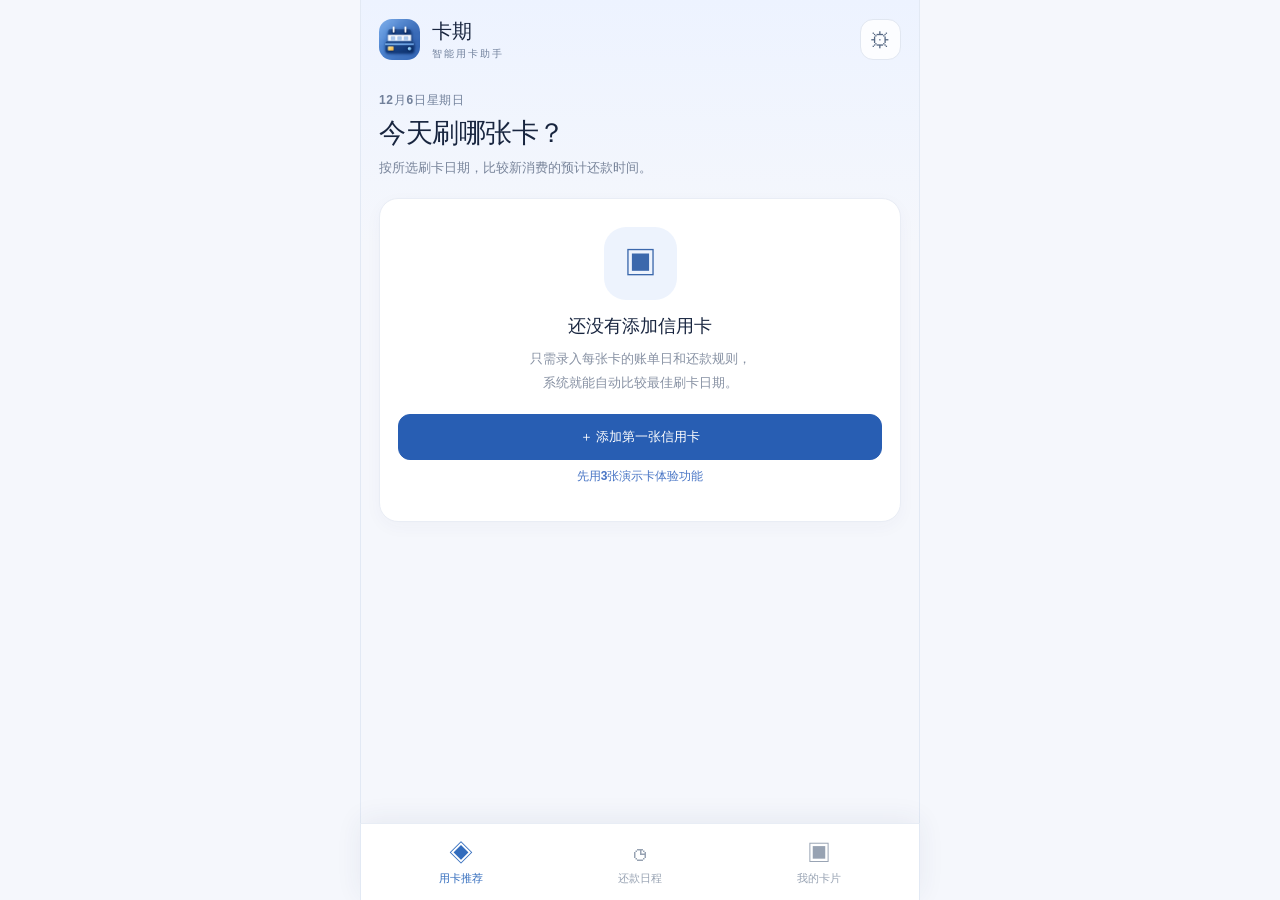
==== commit ce32cfd1: "feat: add Bark sound reminders and private device binding (v1.2.0)" ====
--- a/index.html
+++ b/index.html
@@ -8,10 +8,10 @@
   <meta name="apple-mobile-web-app-status-bar-style" content="default">
   <meta name="description" content="信用卡最佳用卡日期计算与还款提醒。">
   <title>卡期 · 智能用卡助手</title>
-  <link rel="manifest" href="./manifest.webmanifest?v=1.1.6">
+  <link rel="manifest" href="./manifest.webmanifest?v=1.2.0">
   <link sizes="180x180" rel="apple-touch-icon" href="./icons/icon-180-v1.1.6.png">
   <link rel="icon" href="./icons/icon-192-v1.1.6.png">
-  <link rel="stylesheet" href="./style.css?v=1.1.6">
+  <link rel="stylesheet" href="./style.css?v=1.2.0">
 </head>
 <body>
   <div class="shell">
@@ -72,7 +72,17 @@
   <dialog id="settingsDialog" class="dialog">
     <div class="formstack">
       <div class="dialogtop"><h2>设置与数据</h2><button type="button" class="close" data-action="close-settings" aria-label="关闭">×</button></div>
-      <div class="settings-item"><div><strong>到期推送通知</strong><p class="muted">北京时间：提前3天、提前1天、还款当天上午9点起发送</p><p class="muted" id="pushHelp">网站已上线，正在检查推送服务连接。</p></div><span id="pushStatus" class="status-pill">检查中</span></div>
+      <div class="settings-item"><div><strong>Bark 响铃提醒</strong><p class="muted" id="barkHelp">复制Bark首页的推送地址，在下面绑定。查看卡片仍请从原桌面卡期进入。</p></div><span id="barkStatus" class="status-pill">未绑定</span></div>
+      <p class="muted">一次只使用一个提醒通道，绑定Bark后改用Bark响铃。只发送通用核对提醒，不发送银行名称、卡号或金额。绑定地址会加密保存在你的Cloudflare后台，不放进数据备份。</p>
+      <label>Bark 推送地址或设备Key <input id="barkAddress" type="password" maxlength="2048" autocomplete="off" autocapitalize="none" spellcheck="false" placeholder="粘贴 https://api.day.app/…"></label>
+      <label>提醒铃声 <select id="barkSound"><option value="alarm">闹铃（alarm）</option><option value="minuet">提示音（minuet）</option><option value="default">跟随Bark设置</option></select></label>
+      <label class="checkline"><input id="barkRepeat" type="checkbox" checked><span>连续响铃约30秒（可关闭）</span></label>
+      <button class="primary full" type="button" data-action="bind-bark" disabled>绑定并开启Bark</button>
+      <button class="outline full" type="button" data-action="test-bark" disabled>测试Bark铃声</button>
+      <p id="barkTestResult" class="helper" role="status" hidden></p>
+      <button class="outline full" type="button" data-action="disable-bark" disabled>停止Bark提醒</button>
+      <hr>
+      <div class="settings-item"><div><strong>网页推送通知（备用）</strong><p class="muted">北京时间：提前3天、提前1天、还款当天上午9点起发送</p><p class="muted" id="pushHelp">网站已上线，正在检查推送服务连接。</p></div><span id="pushStatus" class="status-pill">检查中</span></div>
       <p class="muted">开启后，仅将提醒日期和通知订阅同步到你的 Cloudflare 推送后台，不上传银行名称、卡号或金额。手机是否响铃取决于通知、静音与专注模式设置。</p>
       <button class="primary full" type="button" data-action="enable-push" disabled>开启手机推送</button>
       <button class="outline full" type="button" data-action="retry-push">重新检测连接</button>
@@ -90,14 +100,14 @@
       <button class="destructive full" type="button" data-action="clear-demo">清除演示卡片</button>
       <button type="button" class="outline full" data-action="check-web-update">检查网页更新</button>
       <p id="appUpdateStatus" class="helper" role="status">打开卡期或回到前台时自动检查网页更新。手机桌面图标由 iOS 管理，网页无法强制替换已有图标。</p>
-      <p class="fineprint">版本 1.1.6 · 本工具只做日期估算与提醒，不连接银行、不代替银行账单、不执行还款。</p>
+      <p class="fineprint">版本 1.2.0 · 本工具只做日期估算与提醒，不连接银行、不代替银行账单、不执行还款。</p>
     </div>
   </dialog>
   <div id="toast" role="status" aria-live="polite"></div>
-  <script src="./logic.js?v=1.1.6"></script>
-  <script src="./push-config.js?v=1.1.6"></script>
-  <script src="./interaction.js?v=1.1.6"></script>
-  <script src="./app-update.js?v=1.1.6"></script>
-  <script src="./app.js?v=1.1.6"></script>
+  <script src="./logic.js?v=1.2.0"></script>
+  <script src="./push-config.js?v=1.2.0"></script>
+  <script src="./interaction.js?v=1.2.0"></script>
+  <script src="./app-update.js?v=1.2.0"></script>
+  <script src="./app.js?v=1.2.0"></script>
 </body>
 </html>
--- a/style.css
+++ b/style.css
@@ -7,3 +7,5 @@
 .shell{-webkit-user-select:none;user-select:none}
 input,textarea{-webkit-user-select:text;user-select:text}
 @media(pointer:coarse){input,select,textarea,.formstack input,.formstack select{font-size:16px}}
+
+.formstack .checkline{flex-direction:row;align-items:center;gap:10px;font-weight:500}.formstack .checkline input{width:20px;height:20px;min-height:20px;padding:0;flex:none}
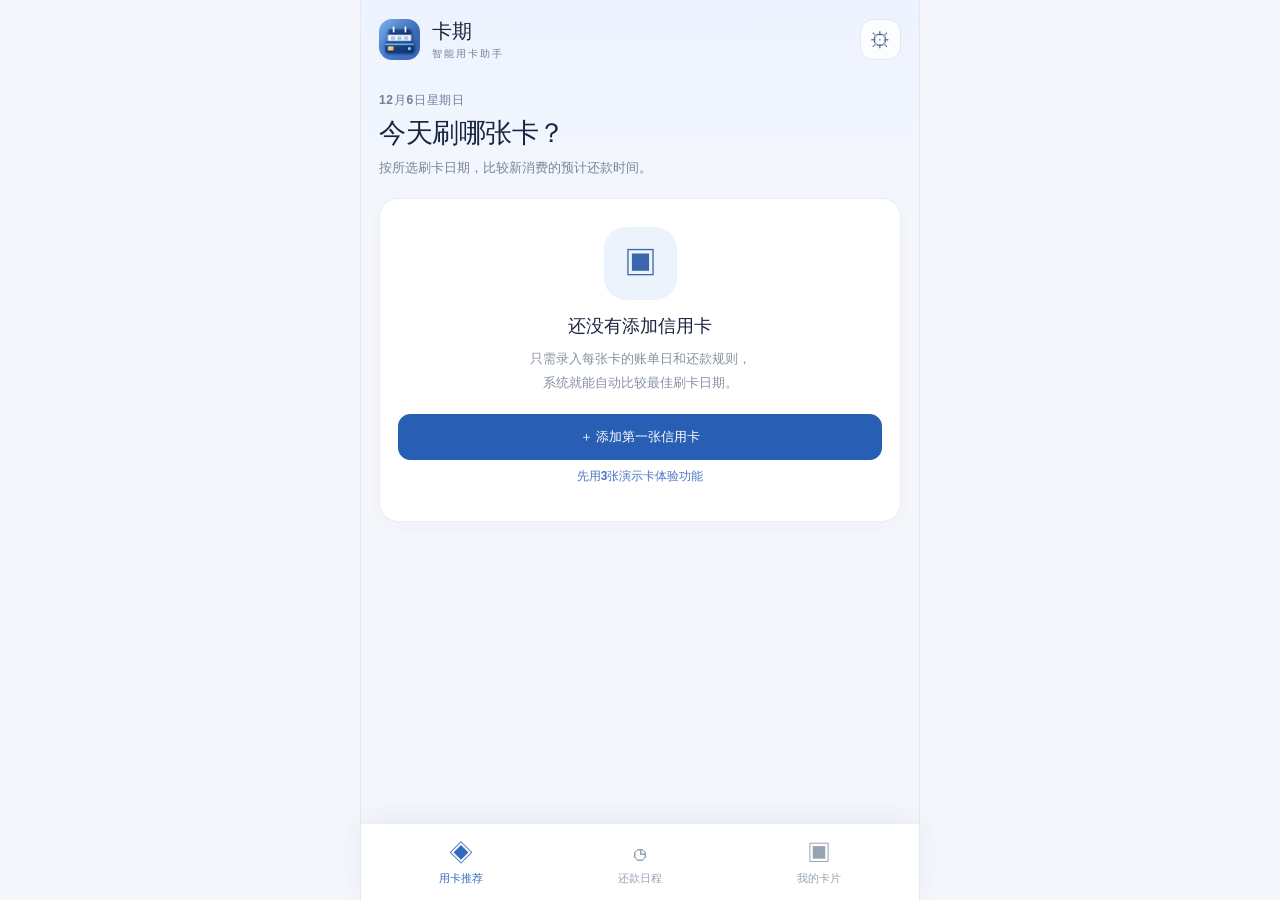
==== commit d87fe92f: "fix: keep Bark binding errors visible and guard concurrent refresh (v1.2.1)" ====
--- a/index.html
+++ b/index.html
@@ -8,10 +8,10 @@
   <meta name="apple-mobile-web-app-status-bar-style" content="default">
   <meta name="description" content="信用卡最佳用卡日期计算与还款提醒。">
   <title>卡期 · 智能用卡助手</title>
-  <link rel="manifest" href="./manifest.webmanifest?v=1.2.0">
+  <link rel="manifest" href="./manifest.webmanifest?v=1.2.1">
   <link sizes="180x180" rel="apple-touch-icon" href="./icons/icon-180-v1.1.6.png">
   <link rel="icon" href="./icons/icon-192-v1.1.6.png">
-  <link rel="stylesheet" href="./style.css?v=1.2.0">
+  <link rel="stylesheet" href="./style.css?v=1.2.1">
 </head>
 <body>
   <div class="shell">
@@ -78,8 +78,8 @@
       <label>提醒铃声 <select id="barkSound"><option value="alarm">闹铃（alarm）</option><option value="minuet">提示音（minuet）</option><option value="default">跟随Bark设置</option></select></label>
       <label class="checkline"><input id="barkRepeat" type="checkbox" checked><span>连续响铃约30秒（可关闭）</span></label>
       <button class="primary full" type="button" data-action="bind-bark" disabled>绑定并开启Bark</button>
+      <p id="barkTestResult" class="helper" role="status" hidden></p>
       <button class="outline full" type="button" data-action="test-bark" disabled>测试Bark铃声</button>
-      <p id="barkTestResult" class="helper" role="status" hidden></p>
       <button class="outline full" type="button" data-action="disable-bark" disabled>停止Bark提醒</button>
       <hr>
       <div class="settings-item"><div><strong>网页推送通知（备用）</strong><p class="muted">北京时间：提前3天、提前1天、还款当天上午9点起发送</p><p class="muted" id="pushHelp">网站已上线，正在检查推送服务连接。</p></div><span id="pushStatus" class="status-pill">检查中</span></div>
@@ -100,14 +100,14 @@
       <button class="destructive full" type="button" data-action="clear-demo">清除演示卡片</button>
       <button type="button" class="outline full" data-action="check-web-update">检查网页更新</button>
       <p id="appUpdateStatus" class="helper" role="status">打开卡期或回到前台时自动检查网页更新。手机桌面图标由 iOS 管理，网页无法强制替换已有图标。</p>
-      <p class="fineprint">版本 1.2.0 · 本工具只做日期估算与提醒，不连接银行、不代替银行账单、不执行还款。</p>
+      <p class="fineprint">版本 1.2.1 · 本工具只做日期估算与提醒，不连接银行、不代替银行账单、不执行还款。</p>
     </div>
   </dialog>
   <div id="toast" role="status" aria-live="polite"></div>
-  <script src="./logic.js?v=1.2.0"></script>
-  <script src="./push-config.js?v=1.2.0"></script>
-  <script src="./interaction.js?v=1.2.0"></script>
-  <script src="./app-update.js?v=1.2.0"></script>
-  <script src="./app.js?v=1.2.0"></script>
+  <script src="./logic.js?v=1.2.1"></script>
+  <script src="./push-config.js?v=1.2.1"></script>
+  <script src="./interaction.js?v=1.2.1"></script>
+  <script src="./app-update.js?v=1.2.1"></script>
+  <script src="./app.js?v=1.2.1"></script>
 </body>
 </html>
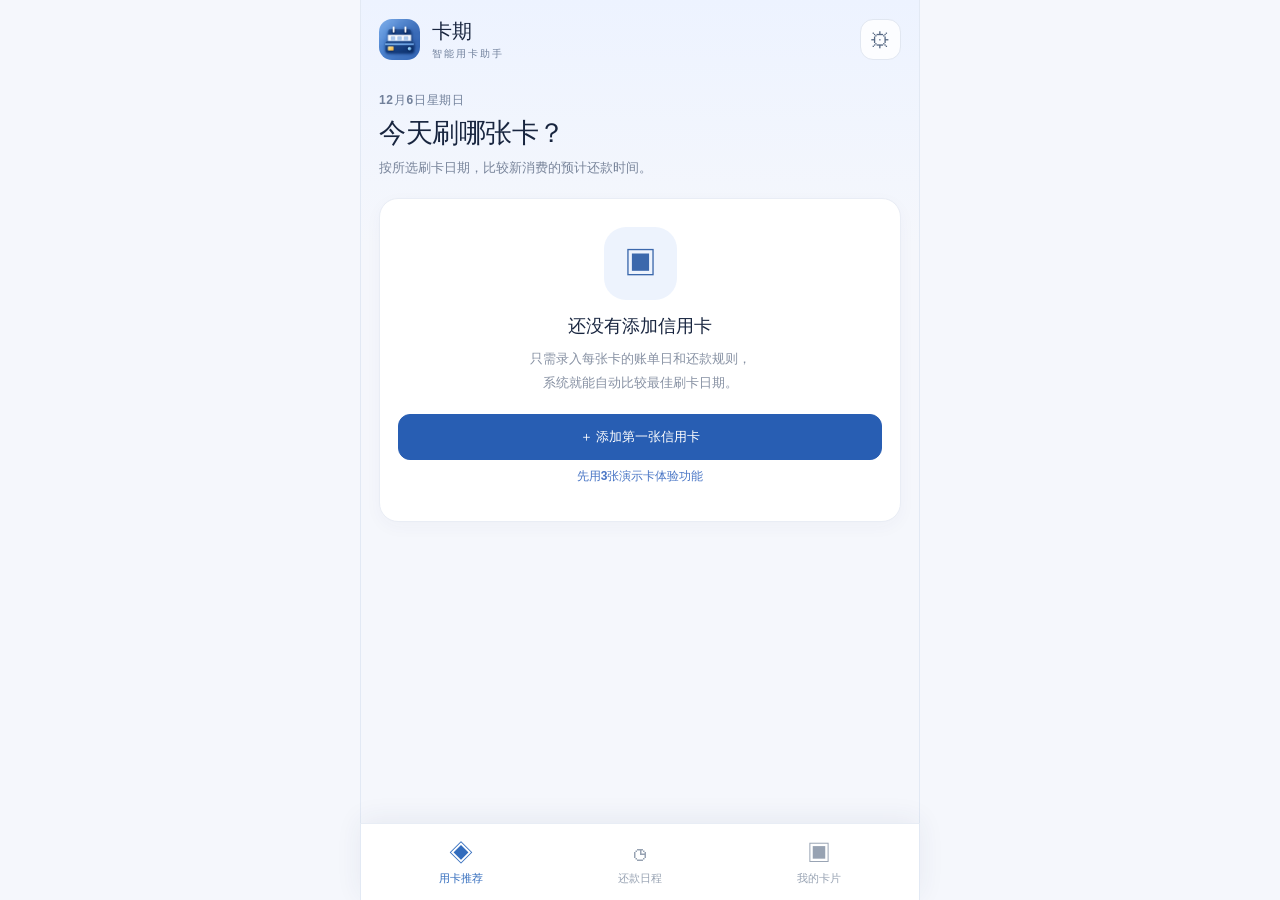
==== commit e1825198: "feat: add built-in and imported Bark ringtones with saved-key guidance (v1.2.2)" ====
--- a/index.html
+++ b/index.html
@@ -8,10 +8,10 @@
   <meta name="apple-mobile-web-app-status-bar-style" content="default">
   <meta name="description" content="信用卡最佳用卡日期计算与还款提醒。">
   <title>卡期 · 智能用卡助手</title>
-  <link rel="manifest" href="./manifest.webmanifest?v=1.2.1">
+  <link rel="manifest" href="./manifest.webmanifest?v=1.2.2">
   <link sizes="180x180" rel="apple-touch-icon" href="./icons/icon-180-v1.1.6.png">
   <link rel="icon" href="./icons/icon-192-v1.1.6.png">
-  <link rel="stylesheet" href="./style.css?v=1.2.1">
+  <link rel="stylesheet" href="./style.css?v=1.2.2">
 </head>
 <body>
   <div class="shell">
@@ -75,7 +75,11 @@
       <div class="settings-item"><div><strong>Bark 响铃提醒</strong><p class="muted" id="barkHelp">复制Bark首页的推送地址，在下面绑定。查看卡片仍请从原桌面卡期进入。</p></div><span id="barkStatus" class="status-pill">未绑定</span></div>
       <p class="muted">一次只使用一个提醒通道，绑定Bark后改用Bark响铃。只发送通用核对提醒，不发送银行名称、卡号或金额。绑定地址会加密保存在你的Cloudflare后台，不放进数据备份。</p>
       <label>Bark 推送地址或设备Key <input id="barkAddress" type="password" maxlength="2048" autocomplete="off" autocapitalize="none" spellcheck="false" placeholder="粘贴 https://api.day.app/…"></label>
-      <label>提醒铃声 <select id="barkSound"><option value="alarm">闹铃（alarm）</option><option value="minuet">提示音（minuet）</option><option value="default">跟随Bark设置</option></select></label>
+      <p class="muted" id="barkKeyHelp">首次绑定需要填写；绑定成功后输入框会清空，Key已加密保存。</p>
+      <label>提醒铃声（点这里选择） <select id="barkSound"><option value="alarm">闹铃（alarm）</option><option value="minuet">小步舞曲（minuet）</option><option value="bell">铃铛（bell）</option><option value="birdsong">鸟鸣（birdsong）</option><option value="chime">钟声（chime）</option><option value="electronic">电子音（electronic）</option><option value="glass">玻璃音（glass）</option><option value="horn">号角（horn）</option><option value="telegraph">电报（telegraph）</option><option value="typewriters">打字机（typewriters）</option><option value="multiwayinvitation">来电提示（multiwayinvitation）</option><option value="default">Bark默认通知音</option><option value="custom">其他／自己导入的铃声…</option></select></label>
+      <label id="barkCustomField" hidden>铃声名称 <input id="barkCustomName" type="text" maxlength="84" autocomplete="off" autocapitalize="none" spellcheck="false" placeholder="粘贴从Bark复制的铃声名称"></label>
+      <p class="muted">更多铃声或试听：打开Bark首页→铃声／自定义铃声。选好后复制名称，在这里选“其他”并粘贴。自己的音频需先导入Bark，格式为.caf、时长不超过30秒。</p>
+      <p class="muted">选完先点“保存Bark设置”，再点“测试Bark铃声”试听实际提醒。</p>
       <label class="checkline"><input id="barkRepeat" type="checkbox" checked><span>连续响铃约30秒（可关闭）</span></label>
       <button class="primary full" type="button" data-action="bind-bark" disabled>绑定并开启Bark</button>
       <p id="barkTestResult" class="helper" role="status" hidden></p>
@@ -100,14 +104,14 @@
       <button class="destructive full" type="button" data-action="clear-demo">清除演示卡片</button>
       <button type="button" class="outline full" data-action="check-web-update">检查网页更新</button>
       <p id="appUpdateStatus" class="helper" role="status">打开卡期或回到前台时自动检查网页更新。手机桌面图标由 iOS 管理，网页无法强制替换已有图标。</p>
-      <p class="fineprint">版本 1.2.1 · 本工具只做日期估算与提醒，不连接银行、不代替银行账单、不执行还款。</p>
+      <p class="fineprint">版本 1.2.2 · 本工具只做日期估算与提醒，不连接银行、不代替银行账单、不执行还款。</p>
     </div>
   </dialog>
   <div id="toast" role="status" aria-live="polite"></div>
-  <script src="./logic.js?v=1.2.1"></script>
-  <script src="./push-config.js?v=1.2.1"></script>
-  <script src="./interaction.js?v=1.2.1"></script>
-  <script src="./app-update.js?v=1.2.1"></script>
-  <script src="./app.js?v=1.2.1"></script>
+  <script src="./logic.js?v=1.2.2"></script>
+  <script src="./push-config.js?v=1.2.2"></script>
+  <script src="./interaction.js?v=1.2.2"></script>
+  <script src="./app-update.js?v=1.2.2"></script>
+  <script src="./app.js?v=1.2.2"></script>
 </body>
 </html>
